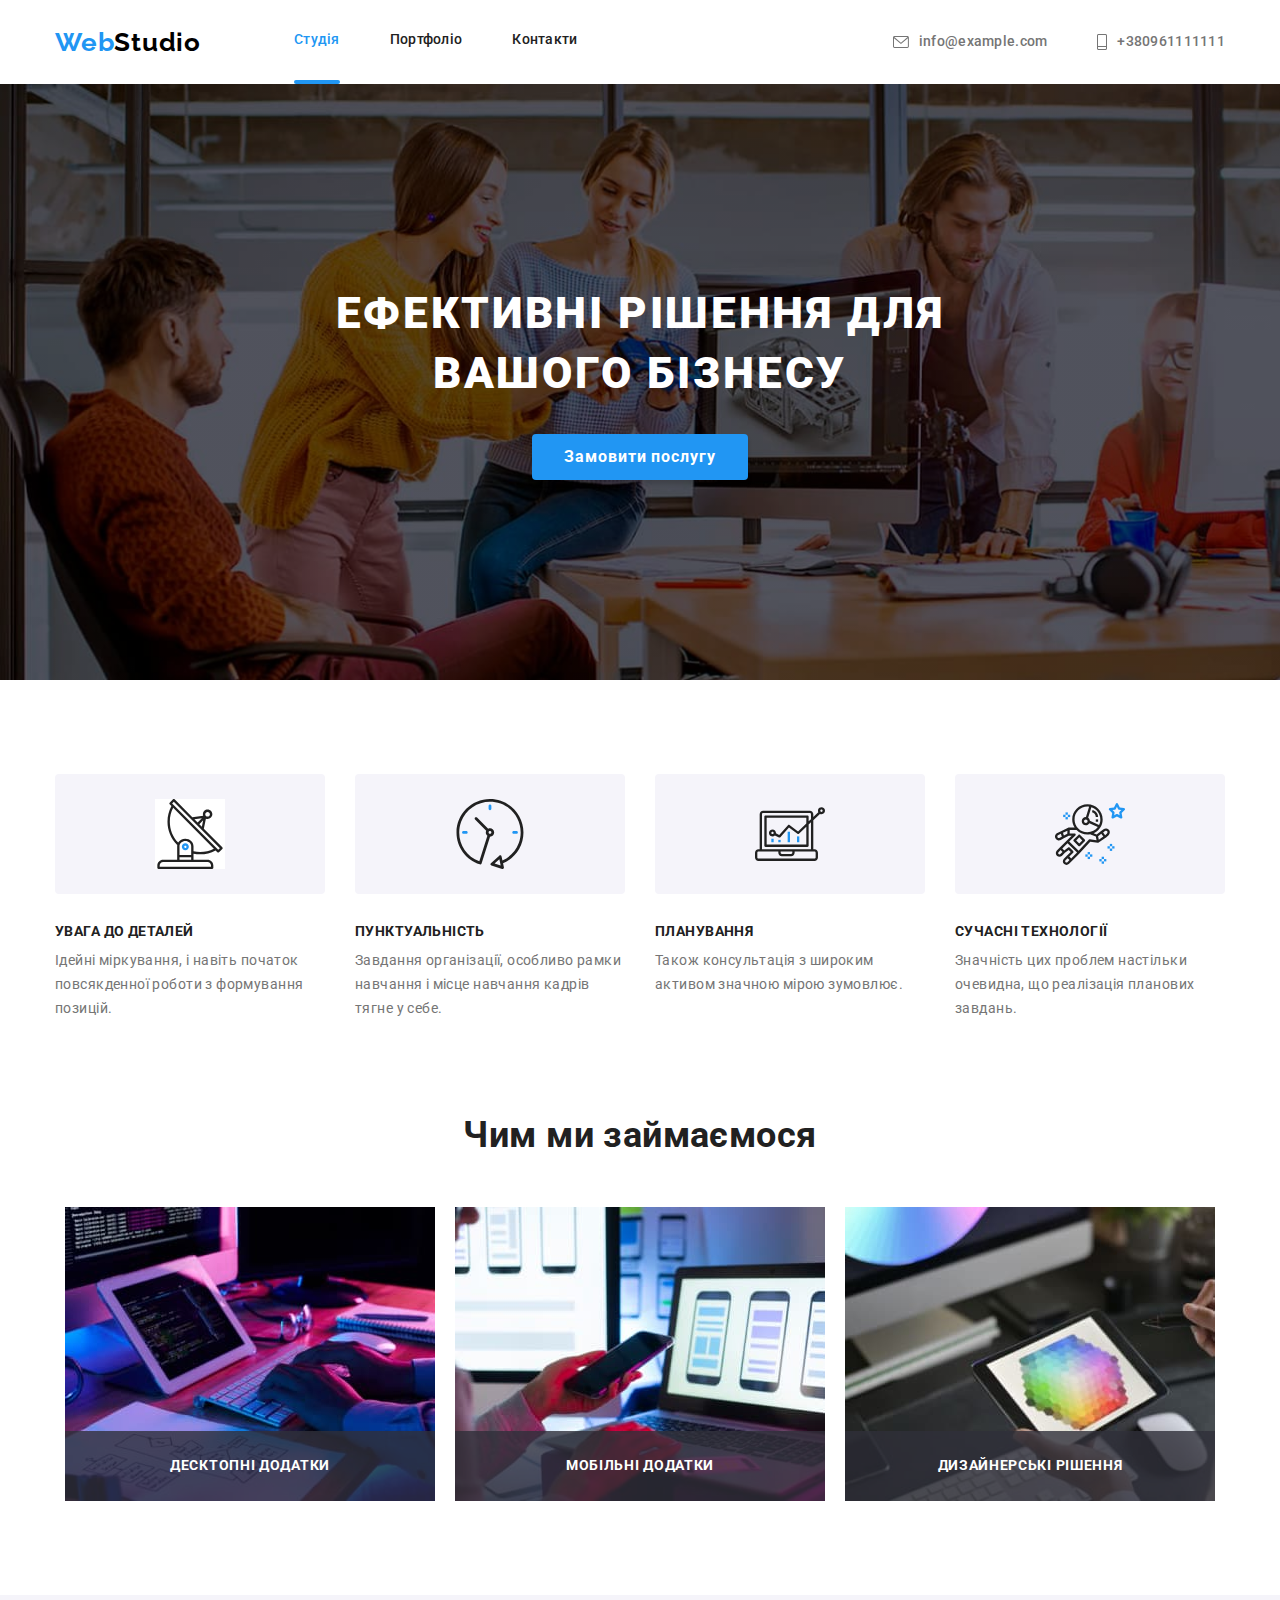
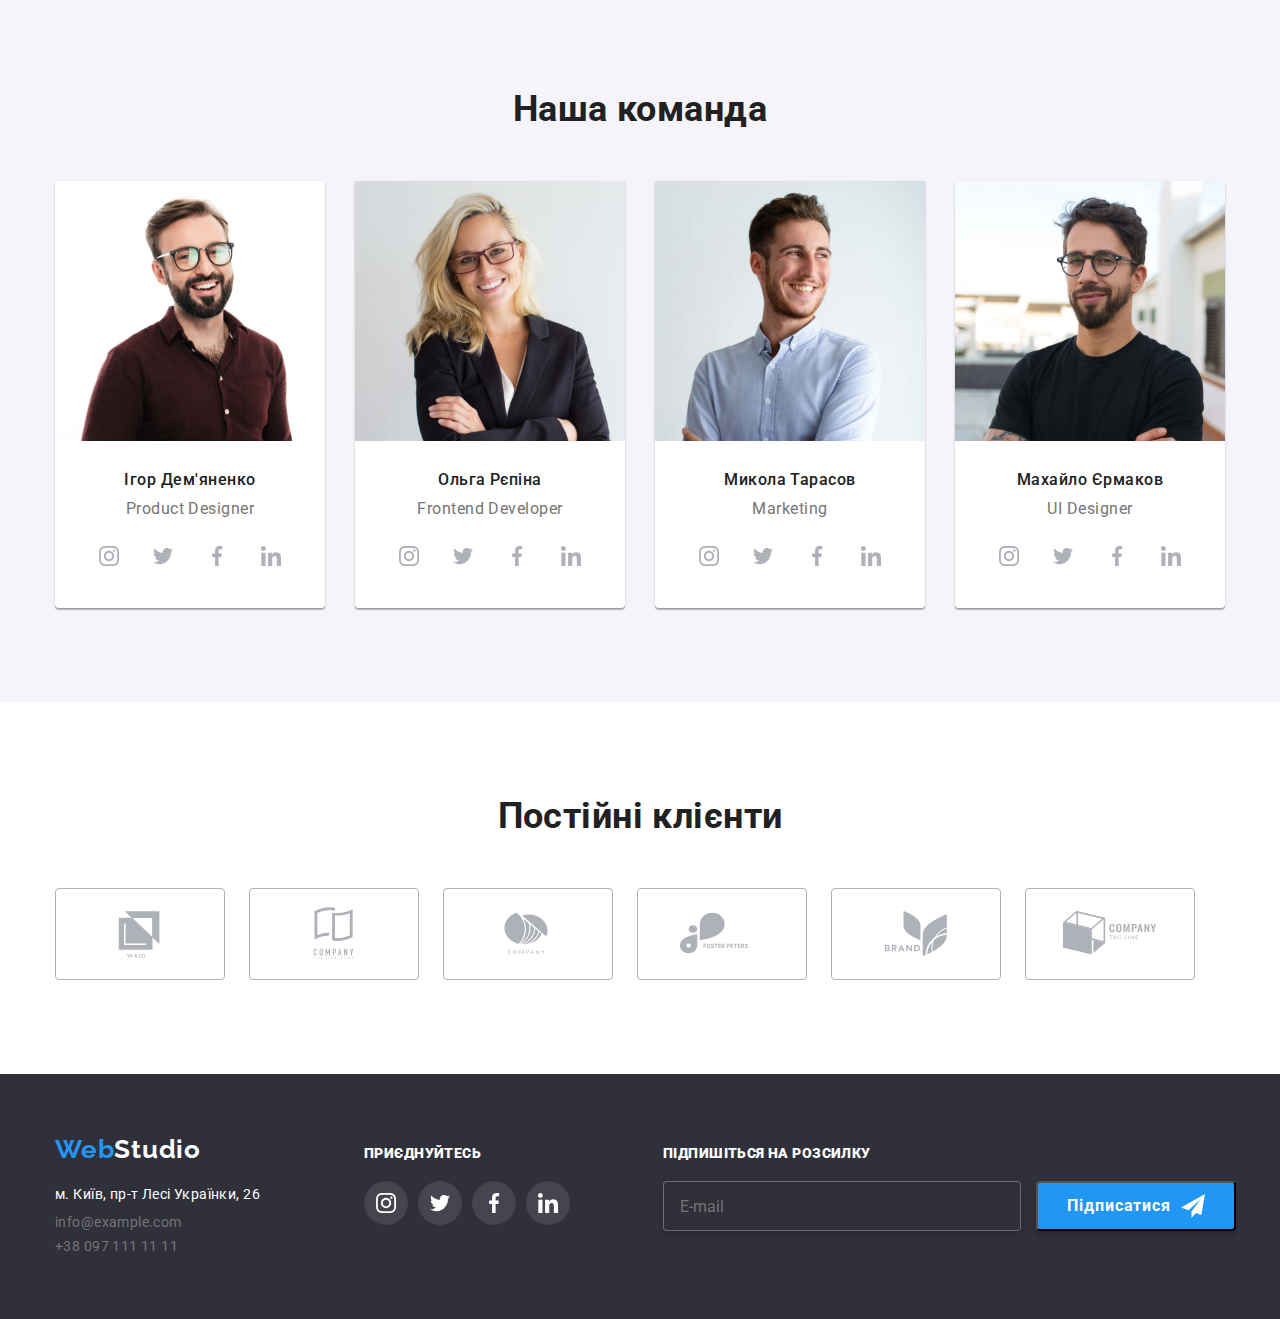
==== index.html @ e0f7c29e "HW06_06092022" ====
<!DOCTYPE html>
<html lang="uk">
<head>
    <meta charset="UTF-8">
    <meta http-equiv="X-UA-Compatible" content="IE=edge">
    <meta name="viewport" content="width=device-width, initial-scale=1.0">
    <title>Головна</title>
   
    <link rel="preconnect" href="https://fonts.googleapis.com">
    <link rel="preconnect" href="https://fonts.gstatic.com" crossorigin>
<link href="https://fonts.googleapis.com/css2?family=Raleway:wght@700&family=Roboto:wght@400;500;700;900&display=swap"
    rel="stylesheet">
    <link rel="stylesheet" href="https://cdnjs.cloudflare.com/ajax/libs/modern-normalize/1.1.0/modern-normalize.min.css">
    <link rel="stylesheet" href="./css/styles.css">
</head>

<body>

<!-- Оглавление -->

<header class="header">
    <div class="container header-container">
    <nav class="navigation">
        <a href="" class="webstudio"><span class="web">Web</span><span class="studio">Studio</span></a>
            <ul class="nav-list">
                <li class="nav-listitem"><a href="./index.html" class="href current">Студія</a></li>
                <li class="nav-listitem"><a href="./portfolio.html" class="href">Портфоліо</a></li>
         
                <li class="nav-listitem"><a href="/" class="href">Контакти</a></li>

            </ul>
    </nav>
    
    <ul class="nav-listcontacts">
            <li class="email">
               
            <a href="mailto:info@example.com" class="contacts" >
                <svg class="envelope contacts" width="16" height="12">
                    <use 
                    href="./images/sprite.svg#icon-envelope">
                </use>
                </svg>
                info@example.com</a>
    
            </li>
           
            <li class="tel">
                
            <a href="tel:0961111111" class="contacts" >
                <svg class="smartphone contacts" width="10" height="16">
                    <use 
                    href="./images/sprite.svg#icon-smartphone">
                </use>
                </svg >
                +380961111111
            </a>
            </li>
    </ul>
    </div>
    </header>

<main>

    <section class="solution">
        <div class="container">
        <h1 class="solution-text">Ефективні рішення для вашого бізнесу</h1>
        <button class="button-orderservice" type="button" data-modal-open>Замовити послугу</button>
    </div>
    </section>
    <!-- Advantages --> 
    <section class="section">
        <div class="container">
        <!-- <h2>Наши преимущества</h2> -->
        <ul class="advantages">
            <li class="advantage-items">
                <div class="advantage-items_pic">
                <svg class="pic" width="70" height="70">
                    <use href="./images/sprite.svg#icon-antenna">
                    </use>
                </svg>
                </div>
                <h3 class="advantage-header">Увага до деталей</h3>
                <p class="advantage-text">Ідейні міркування, і навіть початок повсякденної роботи з формування позицій.</p>
         
            </li>
            <li class="advantage-items">
                <div class="advantage-items_pic">
                <svg class="pic" width="70" height="70">
                    <use href="./images/sprite.svg#icon-clock">
                    </use>
                </svg>
                </div>
                <h3 class="advantage-header">Пунктуальність</h3>
                <p class="advantage-text">Завдання організації, особливо рамки навчання і місце навчання кадрів тягне у себе.</p>
            </li>
            <li class="advantage-items">
                <div class="advantage-items_pic">
                    <svg class="pic" width="70" height="70">
                    <use href="./images/sprite.svg#icon-computer">
                    </use>
                </svg>
                </div>
                <h3 class="advantage-header">Планування</h3>
                <p class="advantage-text">Також консультація з широким активом значною мірою зумовлює.</p>

            </li>
            <li class="advantage-items">
                <div class="advantage-items_pic">
                <svg class="pic" width="70" height="70">
                    <use href="./images/sprite.svg#icon-astronaut">
                    </use>
                </svg>
                </div>
                <h3 class="advantage-header">Сучасні технології</h3>
                <p class="advantage-text">Значність цих проблем настільки очевидна, що реалізація планових завдань.</p>
            </li>
        </ul>
        </div>
    </section>
    <!-- Чем мы занимаемся -->
    <section class="whatwedo section">
        <div class="container">
        <h2 class="header-h">Чим ми займаємося</h2>
        <ul class="pics">
            <li class="pic">
            <img src="./images/imgpic1.jpg" alt="комп'ютер" width="370" height="294"/>
            <p class="label">Десктопні додатки</p>
            </li>
            <li class="pic">
            <img src="./images/imgpic2.jpg" alt="мобільний телефон" width="370" height="294"/>
            <p class="label">Мобільні додатки</p>
            </li>
            <li class="pic">
            <img src="./images/imgpic3.jpg" alt="кольоропередача" width="370" height="294"/> 
            <p class="label">Дизайнерські рішення</p>
            </li>
        </ul>
    </div>
    </section>
    <!-- Наша команда   -->
    <section class="section-team section">
        <div class="container">
        <h2  class="header-h">Наша команда</h2>
        <ul class="team">
            <li class="team-card"> 
            <img src="./images/imgteam1.jpg" alt="Игорь Демьяненко" width="270"/>
            <div class="teamcontent-wrapper">
            <h3 class="manager">Ігор Дем'яненко</h3>
            <p class="position" lang="en">Product Designer</p>
            <ul class="social-list list">
                <li class="social-list-items">
                    <a class="social-list-link" href="">
                        <svg class="social-list-icon" width="20" height="20">
                            <use href="./images/sprite.svg#icon-insta"></use>
                        </svg>
                    </a>
                </li>
                <li class="social-list-items">
                    <a class="social-list-link" href="">
                        <svg class="social-list-icon" width="20" height="20">
                            <use href="./images/sprite.svg#icon-twitter"></use>
                        </svg>
                    </a>
                </li>
                <li class="social-list-items">
                    <a class="social-list-link" href="">
                        <svg class="social-list-icon" width="20" height="20">
                            <use href="./images/sprite.svg#icon-fb"></use>
                        </svg>
                    </a>
                </li>
                <li class="social-list-items">
                    <a class="social-list-link" href="">
                        <svg class="social-list-icon" width="20" height="20">
                            <use href="./images/sprite.svg#icon-ldn"></use>
                        </svg>
                    </a>
                </li>
            </ul>
            </div>
            </li>
            <li class="team-card">
            <img src="./images/imgteam2.jpg" alt="Ольга Репина" width="270"/>
            <div class="teamcontent-wrapper"> 
            <h3 class="manager">Ольга Рєпіна</h3>
            <p class="position" lang="en">Frontend Developer</p>
            <ul class="social-list list">
                <li class="social-list-items">
                    <a class="social-list-link" href="">
                        <svg class="social-list-icon" width="20" height="20">
                            <use href="./images/sprite.svg#icon-insta"></use>
                        </svg>
                    </a>
                </li>
                <li class="social-list-items">
                    <a class="social-list-link" href="">
                        <svg class="social-list-icon" width="20" height="20">
                            <use href="./images/sprite.svg#icon-twitter"></use>
                        </svg>
                    </a>
                </li>
                <li class="social-list-items">
                    <a class="social-list-link" href="">
                        <svg class="social-list-icon" width="20" height="20">
                            <use href="./images/sprite.svg#icon-fb"></use>
                        </svg>
                    </a>
                </li>
                <li class="social-list-items">
                    <a class="social-list-link" href="">
                        <svg class="social-list-icon" width="20" height="20">
                            <use href="./images/sprite.svg#icon-ldn"></use>
                        </svg>
                    </a>
                </li>
            </ul>
            </div>
            </li>
            <li class="team-card">
            <img src="./images/imgteam3.jpg" alt="Николай Тарасов" width="270"/>
            <div class="teamcontent-wrapper">
            <h3 class="manager">Микола Тарасов</h3>
            <p class="position" lang="en">Marketing</p>
            <ul class="social-list list">
                <li class="social-list-items">
                    <a class="social-list-link" href="">
                        <svg class="social-list-icon" width="20" height="20">
                            <use href="./images/sprite.svg#icon-insta"></use>
                        </svg>
                    </a>
                </li>
                <li class="social-list-items">
                    <a class="social-list-link" href="">
                        <svg class="social-list-icon" width="20" height="20">
                            <use href="./images/sprite.svg#icon-twitter"></use>
                        </svg>
                    </a>
                </li>
                <li class="social-list-items">
                    <a class="social-list-link" href="">
                        <svg class="social-list-icon" width="20" height="20">
                            <use href="./images/sprite.svg#icon-fb"></use>
                        </svg>
                    </a>
                </li>
                <li class="social-list-items">
                    <a class="social-list-link" href="">
                        <svg class="social-list-icon" width="20" height="20">
                            <use href="./images/sprite.svg#icon-ldn"></use>
                        </svg>
                    </a>
                </li>
            </ul>
            </div>
            </li>
            <li class="team-card">
            <img src="./images/imgteam4.jpg" alt="Михаил Ермаков" width="270"/>
            <div class="teamcontent-wrapper">
            <h3 class="manager">Махайло Єрмаков</h3>
            <p class="position" lang="en">UI Designer</p>
            <ul class="social-list list">
                <li class="social-list-items">
                    <a class="social-list-link" href="">
                        <svg class="social-list-icon" width="20" height="20">
                            <use href="./images/sprite.svg#icon-insta"></use>
                        </svg>
                    </a>
                </li>
                <li class="social-list-items">
                    <a class="social-list-link" href="">
                        <svg class="social-list-icon" width="20" height="20">
                            <use href="./images/sprite.svg#icon-twitter"></use>
                        </svg>
                    </a>
                </li>
                <li class="social-list-items">
                    <a class="social-list-link" href="">
                        <svg class="social-list-icon" width="20" height="20">
                            <use href="./images/sprite.svg#icon-fb"></use>
                        </svg>
                    </a>
                </li>
                <li class="social-list-items">
                    <a class="social-list-link" href="">
                        <svg class="social-list-icon" width="20" height="20">
                            <use href="./images/sprite.svg#icon-ldn"></use>
                        </svg>
                    </a>
                </li>
            </ul>
            </div>
            </li>
            </ul>
            </div>
            </section>

<!-- Постоянные клиенты   -->
<section class="section permanentclients">
    <div class="container section-clients">
        <h2 class="header-h">Постійні клієнти</h2>
        <ul class="clients">
            <li class="clients-items">
                <svg class="client-one" width="106" height="60" >
                    <use href="./images/sprite.svg#icon-Logoclient1"> 
                    </use>
                </svg>
              
            </li>
            <li class="clients-items">
                <svg class="client-two" width="106" height="60" >
                    <use href="./images/sprite.svg#icon-Logoclient2">
                    </use>
                </svg>
            
            </li>
            <li class="clients-items">
                <svg class="client-three" width="106" height="60" >
                    <use href="./images/sprite.svg#icon-Logoclient3">
                    </use>
                </svg>

            </li>
        <li class="clients-items">
            <svg class="client-four" width="106" height="60" >
                <use href="./images/sprite.svg#icon-Logoclient4">
                </use>
            </svg>

        </li>
        <li class="clients-items">
            <svg class="client-five" width="106" height="60" >
                <use href="./images/sprite.svg#icon-Logoclient5">
                </use>
            </svg>

        </li>
        <li class="clients-items">
            <svg class="client-six" width="106" height="60" >
                <use href="./images/sprite.svg#icon-Logoclient6">
                </use>
            </svg>

        </li>
        </ul>
    </div>
</section>

        </main>

        <!-- Контакты -->
        <footer class="footer">
       
            <div class="footer-container container"> 
                <div class="href-and-adress">
            <a href="" class="webstudio"><span class="web">Web</span><span class="studiofooter">Studio</span></a>
    
                <address>
                <ul class="nav-footer">
                <li class="address">м. Київ, пр-т Лесі Українки, 26</li>
                <li><a class="contacts-footer" href="mailto:info@example.com">info@example.com</a></li>
                <li><a class="contacts-footer" href="tel:+380961111111">+38 097 111 11 11</a></li>
                </ul>
                </address>
                </div>

                <div class="footer-sections">
                    
                <div class="section-join"> 
                <p class="header-join"><strong>Приєднуйтесь</strong></p>   
                    <ul class="social-list list">
                    <li class="social-list-items">
                        <a class="social-list-link" href="">
                            <svg class="social-list-icon" width="20" height="20">
                                <use href="./images/sprite.svg#icon-insta"></use>
                            </svg>
                        </a>
                    </li>
                    <li class="social-list-items">
                        <a class="social-list-link" href="">
                            <svg class="social-list-icon" width="20" height="20">
                                <use href="./images/sprite.svg#icon-twitter"></use>
                            </svg>
                        </a>
                    </li>
                    <li class="social-list-items">
                        <a class="social-list-link" href="">
                            <svg class="social-list-icon" width="20" height="20">
                                <use href="./images/sprite.svg#icon-fb"></use>
                            </svg>
                        </a>
                    </li>
                    <li class="social-list-items">
                        <a class="social-list-link" href="">
                            <svg class="social-list-icon" width="20" height="20">
                                <use href="./images/sprite.svg#icon-ldn"></use>
                            </svg>
                        </a>
                    </li>
                    </ul>
                    </div>
    
                    </div>

                <div class="section-subscription">
                <p class="header-join"> 
                    <strong>Підпишіться на розсилку</strong></p>
                    <div class="subscription-form-wrapper"> 
                    <form class="subscription-form" action="javascript:void(0)">
                        <label>
                            <input name="user-e-mail" class="subscription-form-input" type="email" 
                            placeholder="E-mail" required />
                            
                        </label>
                    </form>
                    <button class="button-subscribe">
                        <span class="button-subscribe-text">Підписатися</span>
                    <svg class="icon-sent" width="24" height="24">
                        <use
                            href="./images/sprite.svg#icon-sent">
                        </use>
                    </svg>
                    </button>

                    </div>

                    </div>
                     </div>
            </footer>
        
        <div class="backdrop is-hidden" data-modal>
            <div class="modal">
                <button type="button" class="modal-close-btn" data-modal-close>
                    <svg class="modal-close-icon" width="18" height="18">
                        <use href="./images/sprite.svg#close-icon">

                        </use>
                    </svg>
                </button>



    <p class="form-title">Залиште свої дані, ми вам зателефонуємо</p>

                <form class="contact-form">
                
                    <label class="contact-form-field">
                        <span class="field-name-style">Ім'я</span>
                        <span class="contact-input-form-wrapper">
                            <svg class="svg-icon" width="18" height="18">
                                <use href="./images/sprite.svg#icon-name">
                                </use>
                            </svg>
                            <input name="user-name" class="contact-form-input" 
                            type="text" required  />
                        </span>
                    </label>
                
                    <label class="contact-form-field">
                        <span class="field-name-style">Телефон</span>
                        <span class="contact-input-form-wrapper">
                            <svg class="svg-icon" width="18" height="18">
                                <use href="./images/sprite.svg#icon-tel">
                                </use>
                            </svg>
                            <input name="user-phone" class="contact-form-input" 
                            type="tel" required />
                        </span>
                    </label>
                
                    <label class="contact-form-field">
                        <span class="field-name-style">Пошта</span>
                        <span class="contact-input-form-wrapper">
                            <svg class="svg-icon" width="18" height="18">
                                <use href="./images/sprite.svg#icon-mail">
                                </use>
                            </svg>
                            <input name="user-e-mail" class="contact-form-input" 
                            type="email" required />
                        </span>
                    </label>
                
                    <label class="contact-form-field">
                        <span class="field-name-style">Коментар</span>
                        <span class="contact-input-form-wrapper">
                            <textarea name="user-message" 
                            class="contact-form-message" placeholder="Введіть текст"></textarea>
                        </span>
                    </label>
                
                    <span class="contact-form-checkbox-wrapper">
                        <input name="checkbox-policy" 
                        type="checkbox" 
                        class="contact-form-checkbox visually-hidden" 
                        id="policy-checkbox" 
                        required>
                        <label for="policy-checkbox" class="contact-form-checkbox-label">
                            Погоджуюсь з розсилкою та приймаю &nbsp; <a href="" class="policy-details"> Умови договору</a>
                        </label>
                    </span>
                    <button type="submit" class="contact-form-submit-btn">
                        <span class="contact-form-submit-btn-text">Відправити</span></button>
                
                </form>

            </div>
            </div>
        <script src="./modal.js"></script>
</body>

</html>
---- css/styles.css ----
a { text-decoration: none;}
ul {list-style: none;}
li {list-style: none;}
:root {
    --weblogo-color: #2196F3;
    --text-color: #000000;
    --background:#FFFFFF;
    --portcontacts-color: #212121;
    --tel-color:  #757575;
    --sectionbackgroung: #F5F4FA;
    --solutionbackground-color: #2F303A;
    --iconbackground: F5F4FA;
    --iconcolor: #AFB1B8;
    --border-color: #ECECEC;
}
body {
font-family: Roboto, sans-serif;
font-size: 14px;
letter-spacing: 0.03em;
color: var(--text-color);
background: var(--background);
}

h1,
h2,
h3,
p {
margin-top: 0;
margin-bottom: 0;
}

ul {
margin-top: 0;
margin-bottom: 0;
padding-left: 0;
}

img {
display: block;
}

/* Вся секция - Шапка: */
.container {
width: 1200px;
padding-left: 15px;
padding-right: 15px;
margin-left: auto;
margin-right: auto;
}
.section {
padding-top: 94px;
padding-bottom: 94px;
}

.header-container {
    display: flex;
    font-weight: 500;
    letter-spacing: 0.02em;
    line-height: 1.14;
}

.portfolio {
    border-bottom: 1px solid var(--border-color);
}

.navigation {
    display: flex;
    align-items: center;
}

.nav-list {
    padding-top: 32px;
    display: flex;
    gap: 50px;
}

.nav-listitem {
    display: flex;
    justify-content: center;
}
.nav-listcontacts {
    display: flex;
    align-items: center;
    margin-left: auto;
}

.href:focus,
.href:hover {
    color: var(--weblogo-color);
    transition: fill 250ms cubic-bezier(0.4, 0, 0.2, 1);
}

.href {
    color: var(--portcontacts-color);

}

.current::after {
    display: block;
    height: 4px;
    background-color: #2196F3;
    content: '';
    border-radius: 2px;
    margin-top: 32px;
}


/*Шапка- лого */
.webstudio {
    margin-right: 93px;
    font-family: Raleway;
    font-weight: 700;
    font-size: 26px;
    line-height: 1.19;
    letter-spacing: 00.03em;
}

.web {
    color: var(--weblogo-color)
}

.studio {
    color: var(--text-color);
}

.studio>footer {
    color: var(--text-color);
}

.envelope,
.smartphone {
    margin-right: 10px;
    fill: var(--tel-color);
}

.contacts:hover,
.contacts:focus {
    color: var(--weblogo-color);
    transition: fill 250ms cubic-bezier(0.4, 0, 0.2, 1);
}

.contacts:hover .envelope,
.contacts:focus .envelope {
    fill: var(--weblogo-color);
    transition: fill 250ms cubic-bezier(0.4, 0, 0.2, 1);
}

.contacts:hover .smartphone,
.contacts:focus .smartphone {
    fill: var(--weblogo-color);
    transition: fill 250ms cubic-bezier(0.4, 0, 0.2, 1);
}

.email {
    margin-left: auto;
    margin-right: 50px;
}

.contacts {
    display: flex;
    align-items: center;
    font-weight: 500;
    color: var(--tel-color);
    letter-spacing: 0.02em;
    line-height: 1.14;
}

.email,
.tel {
    display: flex;
    align-items: center;
}

/* Overlay styles */
.overlay {
    max-width: 1600px;
    height: 480px;
    margin-left: auto;
    margin-right: auto;
    background-image: linear-gradient(
    to right, 
    rgba(47, 48, 58, 0.4),
    rgba(47, 48, 58, 0.4)
    ),
    url(../images/Imgpic-hero.jpg);
    background-repeat: no-repeat;
    background-size: cover;
    background-position: center;
    background-color: var(--solutionbackground-color);
}

/* Блок эффективные решения - заказать услугу */

.solution {
    background-image: linear-gradient( 
    rgba(0, 0, 0, 0.4),
    rgba(0, 0, 0, 0.4)), url(../images/Imgpic-hero.jpg);
    background-color: var(--solutionbackground-color);
    max-width: 1600px;
    padding-top: 200px;
    padding-bottom: 200px;
    text-align: center;
    background-size: cover;
    margin: 0 auto;
}

.solution-text {
    width: 696px;
    margin:auto;
    margin-bottom: 30px;
    font-size: 44px;
    font-weight: 900;
    line-height: 1.36;
    text-align: center;
    letter-spacing: 0.06em;
    text-transform: uppercase;
    color: var(--background); }

/* Кнопка "Заказать услугу" */

button { 
cursor: pointer;
}

.button-orderservice {
    min-width: 200px;
    font-size: 16px;
    background: var(--weblogo-color);
    color: var(--background);
    padding: 10px 32px;
    border: none;
    border-radius: 4px;
    letter-spacing: 0.06em;
    font-weight: 700;
    line-height: 1.62;
    box-shadow: 0px 4px 4px rgba(0, 0, 0, 0.15);

}

/* Наши преимущества стили */
.advantages {
display: flex;
align-items: flex-start;
}

.advantage-items:not(:last-child) {
margin-right: 30px;
}
.advantage-items {
flex-basis: calc((100%-4*30px)/4);
}
.advantage-items_pic {
    display: flex;
    justify-content: center;
    align-items: center;
    background-color: #F5F4FA;
    height: 120px;
    width: 270px;
    margin-bottom: 30px;
    background-size: cover;
    flex-grow: 1;
    border-radius: 4px;}

.pic {
    position: relative;
    margin-left: auto;
    margin-right: auto;
    transition: fill 250ms cubic-bezier(0.4, 0, 0.2, 1);}

.pic:hover {
    fill: var(--weblogo-color);
    transition: fill 250ms cubic-bezier(0.4, 0, 0.2, 1);
}
.label {
    position: absolute;
    margin: 0px;
    bottom: 0px;
    left: 0px;
    right: 0px;
    padding-top: 27px;
    padding-bottom: 27px;
    background-color: rgba(47, 48, 58, 0.8);
    font-weight: 700;
    font-size: 14px;
    line-height: 1.14;
    text-align: center;
    letter-spacing: 0.05em;
    text-transform: uppercase;
    color: var(--background);
}
.advantage-header {
    margin-bottom: 10px;
    line-height: 1.14;
    font-size: 14px;
    text-transform: uppercase;
    color: var(--portcontacts-color);
    background-position: center;
    background-color: var(--iconbackground);
    border-radius: 4px;
}

.advantage-text {
    line-height: 1.71;
    color: var(--tel-color);
} 
.whatwedo {
    padding-top: 0px;
}
.pics {
    display: flex;
    align-items: center;
    justify-content: space-between;
}
/* Наша команда - стили */ 
.section-team {
    background: var(--sectionbackgroung);
}

.header-h {
    margin-bottom: 50px;
    font-size: 36px;
    line-height: 1.16;
    text-align: center;
    color: var(--portcontacts-color);
}

.team {
    display: flex;
    flex-wrap: wrap;
/* margin-left: -30px; */
}

.team-card {
    background-color: var(--background);
    box-shadow: 0px 1px 3px rgba(0, 0, 0, 0.12), 0px 1px 1px rgba(0, 0, 0, 0.14), 0px 2px 1px rgba(0, 0, 0, 0.2);
    border-radius: 0px 0px 4px 4px;
}
.team-card:not(:nth-child(4n)) {
    margin-right: 30px;
/* flex-basis: calc((100%-4*30px)/4); */
}
/* Стиль секции с тенью */

.teamcontent-wrapper {
    padding: 30px 32px;
    text-align: center;
    flex-basis: calc((100%-120px)/4);
}
.manager {
    margin-bottom: 10px;
    color: var(--portcontacts-color);
    font-size: 16px;
    font-weight: 500;
    line-height: 1.18;
    letter-spacing: 0.03em;
}

.position {
    color: var(--tel-color);
    font-size: 16px;
    line-height: 1.17;
    letter-spacing: 0.03em;
    margin-bottom: 16px;
}
/* Секция - Постоянные клиенты */
.social-list {
    display: flex;
    width: 206px;
    margin: auto;
    justify-content: space-between;
   
}
.social-list-link {
    display: flex;
    align-items: center;
    justify-content: center;
    width: 44px;
    height: 44px;
    border-radius: 50%;
    background-color: rgba(255, 255, 255, 0.1);
    fill: var(--iconcolor);
    transition: background-color 250ms cubic-bezier(0.4, 0, 0.2, 1);}

.section-join .social-list-link {
fill: var(--background);
}
.social-list-icon {
    transition: fill 250ms cubic-bezier(0.4, 0, 0.2, 1); 
}


.social-list-link:hover .social-list-icon,
.social-list-link:focus .social-list-icon {
    fill: var(--background); 
    transition: fill 250ms cubic-bezier(0.4, 0, 0.2, 1);   }
    
.social-list-link:hover,
.social-list-link:focus {
    background-color: var(--weblogo-color);
    transition: fill 250ms cubic-bezier(0.4, 0, 0.2, 1);
}

.clients {
    display: flex;
    flex-wrap: wrap;}

.clients-items {
    display: flex;
    align-items: center;
    justify-content: center;
    height: 92px;
    width: 170px;
    border: 1px solid #AFB1B8;
    border-radius: 4px;
    margin-right: 24px;
    fill:  #AFB1B8;
    transition: 
    fill 250ms cubic-bezier(0.4, 0, 0.2, 1),
    border 250ms cubic-bezier(0.4, 0, 0.2, 1);}

.clients-items:not(:nth-child(6n)){
    margin-right: 24px;
}
.clients-items:hover {
    fill: var(--weblogo-color);
    border: 1px solid var(--weblogo-color);
    transition: fill 250ms cubic-bezier(0.4, 0, 0.2, 1);
}

/*Футер-Вебстудия */
.footer {
    padding-top: 60px;
    padding-bottom: 60px;
    line-height: 1.71;
    background: var(--solutionbackground-color);
}


.studiofooter {
    color: var(--background);
}

.nav-footer {
    margin-top: 20px;
 }
/* Футер- Адрес */
address {
    font-style: normal;
}

    .address  {
        color: #FFFFFF;
        font-weight: 400;
        font-size: 14px;
        line-height: 1.17;
        letter-spacing: 0.03em;
        margin-bottom: 9px;
        }
    
    /* .contacts-footer:not(:last-child) {
        margin-bottom: 9px;
        } */
    
    .contacts-footer{
        font-weight: 400;
        font-size: 14px;
        line-height: 1.17;
        letter-spacing: 0.03em;
        color: var(--tel-color);
        margin-bottom: 9px;
       }
    
    .contacts-footer:hover {
        color: var(--weblogo-color);
        transition: fill 250ms cubic-bezier(0.4, 0, 0.2, 1);
    }
    
    /* Стили для потрфолио */
    
    .button-other:hover, .button-other:focus {
        background: var(--weblogo-color);
        color: var(--sectionbackgroung);
        box-shadow: 
        0px 3px 1px rgba(0, 0, 0, 0.1), 
        0px 1px 2px rgba(0, 0, 0, 0.08), 
        0px 2px 2px rgba(0, 0, 0, 0.12);
        transition: fill 250ms cubic-bezier(0.4, 0, 0.2, 1);
    }
    
    .button-other {
        font-size: 16px solid;
        font-weight: 500;
        line-height: 1.63;
        text-align: center;
        letter-spacing: 0.03em;
        color: var(--portcontacts-color);
        background: var(--sectionbackgroung);
        border-radius: 4px;
        border: none;
        padding: 6px 22px;}
    
    .buttons:not(:last-child) {
        margin-right: 8px;}
    .current {
        color: var(--weblogo-color);}
    
    .button-types {
        display: flex;
        align-items: flex-start;
        margin-top: 94px;
        margin-left: -8px;
        justify-content: center;
        margin-bottom: 50px;}
    
    .work-name {
        font-size: 18px;
        color: var(--portcontacts-color);
        letter-spacing: 0.06em;
        line-height: 2;
        margin-bottom: 4px;}
    
    .work-type {
        font-style: Regular;
        font-size: 16px;
        font-weight: 400;
        letter-spacing: 0.03em;
        line-height: 1.87;
        color: var(--tel-color);}
    
    .work-examples {
        display: flex;
        flex-wrap: wrap;
    }
    .work-items:not(:nth-child(3n)) {
        margin-right: 30px;
    }
    .work-items {
        margin-bottom: 30px;
    }
    .work-items:hover {
        box-shadow: 4px 4px 2px 1px #EEEEEE;
        transition: fill 250ms cubic-bezier(0.4, 0, 0.2, 1);
    }
    .workitems-wrapper {
        padding: 20px 24px;
        border-left: 1px solid #EEEEEE;
        border-right: 1px solid #EEEEEE;
        border-bottom: 1px solid #EEEEEE;
        }
    
    .footer-container {
        display: flex;
        align-items: baseline;
    }

    .footer-sections {
    display: flex;
    }
    .section-join {
        display: block;
        margin-left: 70px;
    }

    .section-subscription {
        display: block;
        margin-left: 93px;
    }

.subscription-form-wrapper {
    position: relative;
    display: flex;
    align-items: center;
    justify-content: center;
}
   .subscription-form {
    margin-right: 15px;
   }
.subscription-form-input {
    background-color: #2F303A;
    border: 1px solid rgba(255, 255, 255, 0.3);
    filter: drop-shadow(0px 4px 4px rgba(0, 0, 0, 0.15));
    border-radius: 4px;
    width: 358px;
    height: 50px;
    border-color: rgba(255, 255, 255, 0.3);
    color: #FFFFFF;
    padding-left: 16px;
    padding-top: 15px;
    padding-bottom: 15px;
    font-weight: 400;
    font-size: 16px;
    line-height: 1.25;
}

.button-subscribe {
    display: flex;
    justify-content: center;
    align-items: center;
    width: 200px;
    height: 50px;
    background: #2196F3;
    box-shadow: 0px 4px 4px rgba(0, 0, 0, 0.15);
    border-radius: 4px;
}
.button-subscribe-text {
    margin-right: 10px;
    font-weight: 700;
    font-size: 16px;
    line-height: 1.875;
    align-items: center;
    text-align: center;
    letter-spacing: 0.06em;
    color: #FFFFFF;
}

.header-join {
    font-family: 'Roboto';
    font-style: normal;
    font-weight: 700;
    font-size: 14px;
    line-height: 16px;
    letter-spacing: 0.03em;
    text-transform: uppercase;
    color: var(--background);
    margin-bottom: 20px;
}

.social-list-link:not(:last-child) {
    margin-right: 10px;
}

.work-items-wrapper {
    display: block;
    border: 1px rgba(238, 238, 238, 1);
}
    
.work-items-wrapper:hover,
.work-items-wrapper:focus {
    box-shadow: 0px 1px 1px rgba (0, 0, 0.12),
    0px 4px 4px rgba(0, 0, 0.06),
    1px 4px 6px rgba (0, 0, 0.16);
    transition: fill 250ms cubic-bezier(0.4, 0, 0.2, 1);
    }
        
.header-portfolio {
    margin-bottom: 94px;
    border: 1px solid #ECECEC;;
}
.section-portfolio {
    padding-top: 0px;
}

.backdrop {
    position: fixed;
    top: 0px;
    left: 0px;
    width: 100vw;
    height: 100vh;
    background-color: rgba(0, 0, 0, 0.2);
    transition: opacity 250ms linear, visibility 250ms linear;
}
.backdrop.is-hidden {
    opacity: 0;
    visibility: hidden;
    pointer-events: none;
}
.modal {
    position: absolute;
    top: 50%;
    left: 50%;
    transform: translate(-50%, -50%);
    width: 528px;
    /* height: 580px; */
    background-color: #FFFFFF;
    padding: 40px;
}
.modal-close-btn {
    position: absolute;
    display: flex;
    justify-content: center;
    align-items: center;
    top: 8px;
    right: 8px;
    width: 30px;
    height: 30px;
    border-radius: 50%;
    background: #FFFFFF;
    border: 1px solid rgba(0, 0, 0, 0.1);
    background-color: transparent;
    padding: 0;
    cursor: pointer;
}

.blue-icon-overlay {
    position: relative;
    overflow: hidden;
}

.work-items-wrapper:hover .blue-icon-text {
    transform: translateY(0);
    transition: transform 250ms cubic-bezier(0.4, 0, 0.2, 1);
}

.blue-icon-text {
    display: flex;
    justify-content: center;
    align-items: center;
    width: 100%;
    height: 100%;
    padding-right: 24px;
    padding-left: 24px;
    position: absolute;
    transform: translateY(100%);
    font-weight: 400;
    font-size: 18px;
    line-height: 1.56;
    background-color: rgba(33, 150, 243, 0.9);
    color: var(--background);
}
.contact-form-field {
    display: block;
}

.form-title {
    font-weight: 700;
    height: 23px;
    font-size: 20px;
    line-height: 23px;
    text-align: center;
    letter-spacing: 0.03em;
    color: #212121;
    margin-bottom: 12px;
}

.contact-form-input {
    height: 40px;
    width: 100%;
    border: 1px solid rgba(33, 33, 33, 0.2);
    border-radius: 4px;
    padding-left: 42px;
    fill: var(--weblogo-color);
 
}

.contact-form-input:hover,
.contact-form-message:hover {
    outline: none;
    border-color: var(--weblogo-color);
    transition: fill 250ms linear;
}

.contact-form-input:focus,
.contact-form-message:focus {
    outline: none;
    border-color: var(--weblogo-color);
}
.contact-form-input:focus + .svg-icon {
    fill: var(--weblogo-color);
    background-color: #2196F3;
    transition: fill 250ms linear;
}

.field-name-style {
    font-weight: 400;
    font-size: 12px;
    line-height: 1.17;
    letter-spacing: 0.01em;
    color: #757575;
}

.contact-input-form-wrapper {
    position: relative;
    display: block;
    margin-top: 4px;
    margin-bottom: 10px;
}

.contact-form-submit-btn {
    display: flex;
    align-items: center;
    text-align: center;
    background: #2196F3;
    border: none;
    box-shadow: 0px 4px 4px rgba(0, 0, 0, 0.15);
    border-radius: 4px;
    margin-top: 30px;
    margin-left: 124px;
}

.contact-form-submit-btn-text {
    font-weight: 700;
    font-size: 16px;
    line-height: 1.88;
    letter-spacing: 0.06em;
    color: #FFFFFF;
    padding: 10px 52px;
}

.contact-form-message {
    height: 120px;
    width: 100%;
    padding: 12px 16px;
    border: 1px solid rgba(33, 33, 33, 0.2);
    border-radius: 4px;
    resize: none;
    color:#000000;
}
.contact-form-message::placeholder {
    color: rgba(33, 33, 33, 0.2)
}

.svg-icon {
    position: absolute;
    top: 50%;
    left: 12px;
    transform: translateY(-50%);
    right: 15px;
    transition: fill 250ms linear;
}

.contact-form-checkbox-wrapper {
    margin-top: 20px;
    font-weight: 400;
    font-size: 14px;
    line-height: 1.71;
    letter-spacing: 0.03em;
    color: #757575;
}

.contact-form-checkbox {
    width: 16px;
    height: 15px;
    border-radius: 4px;
}

.contact-form-checkbox:checked + .contact-form-checkbox-label::before {
    background-image: url(../images/icon_tik.svg);
    background-repeat: no-repeat;
    background-size: contain;
    background-position: 3px 4px;
}

.contact-form-checkbox:focus +.contact-form-checkbox-label::before {
    outline: 1px solid var(--weblogo-color);
}
.contact-form-checkbox-label {
    display: flex;
    align-items: center;
}

.contact-form-checkbox-label::before {
    display: inline-block;
    content: '';
    width: 18px;
    height: 18px;
    background: rgba(33, 150, 243, 1);
    border-radius: 2px;
    cursor: pointer;
    margin-left: 15px;
    margin-right: 7px;

}
.policy-details {
    text-decoration: underline;
    color: rgba(33, 150, 243, 1);
}

.visually-hidden {
    position: absolute;
    width: 1px;
    height: 1px;
    margin: -1px;
    border: 0;
    padding: 0;
    white-space: nowrap;
    clip-path: inset(100%);
    clip: rect(0 0 0 0);
    overflow: hidden;
}
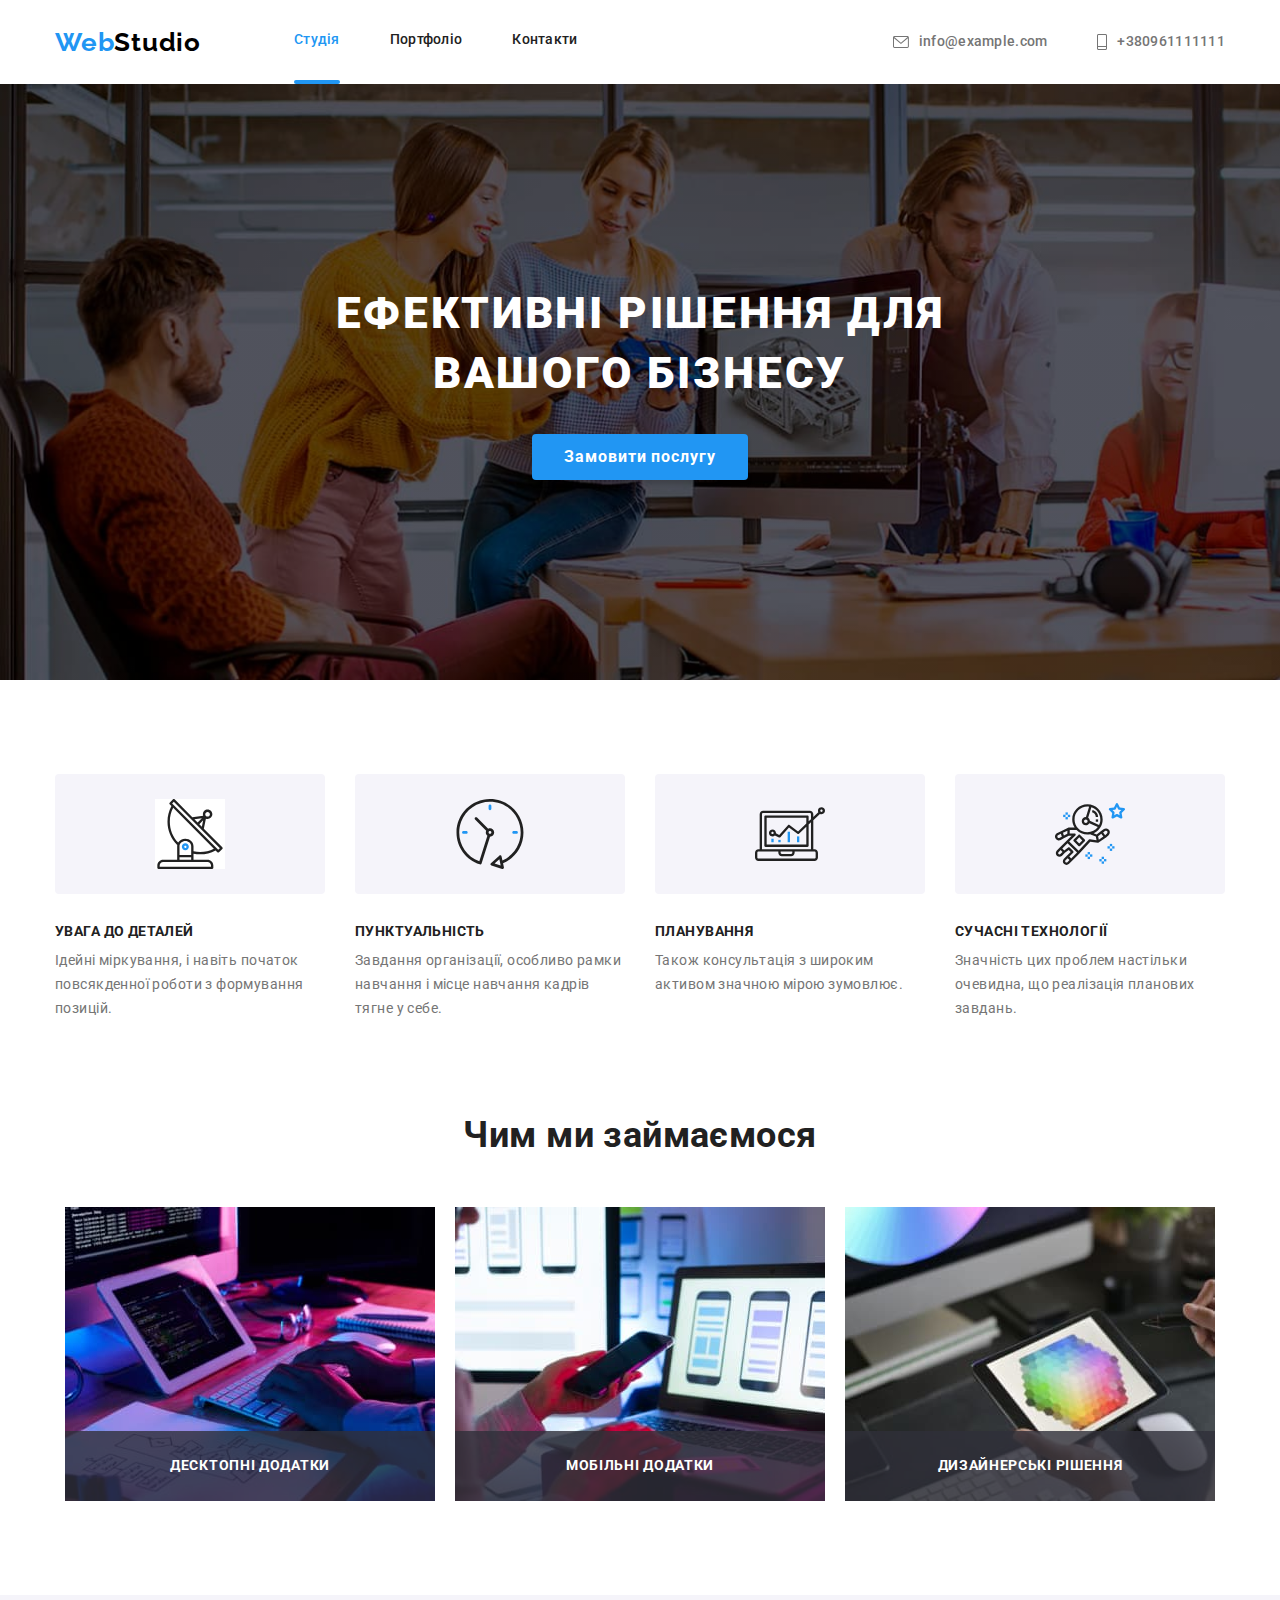
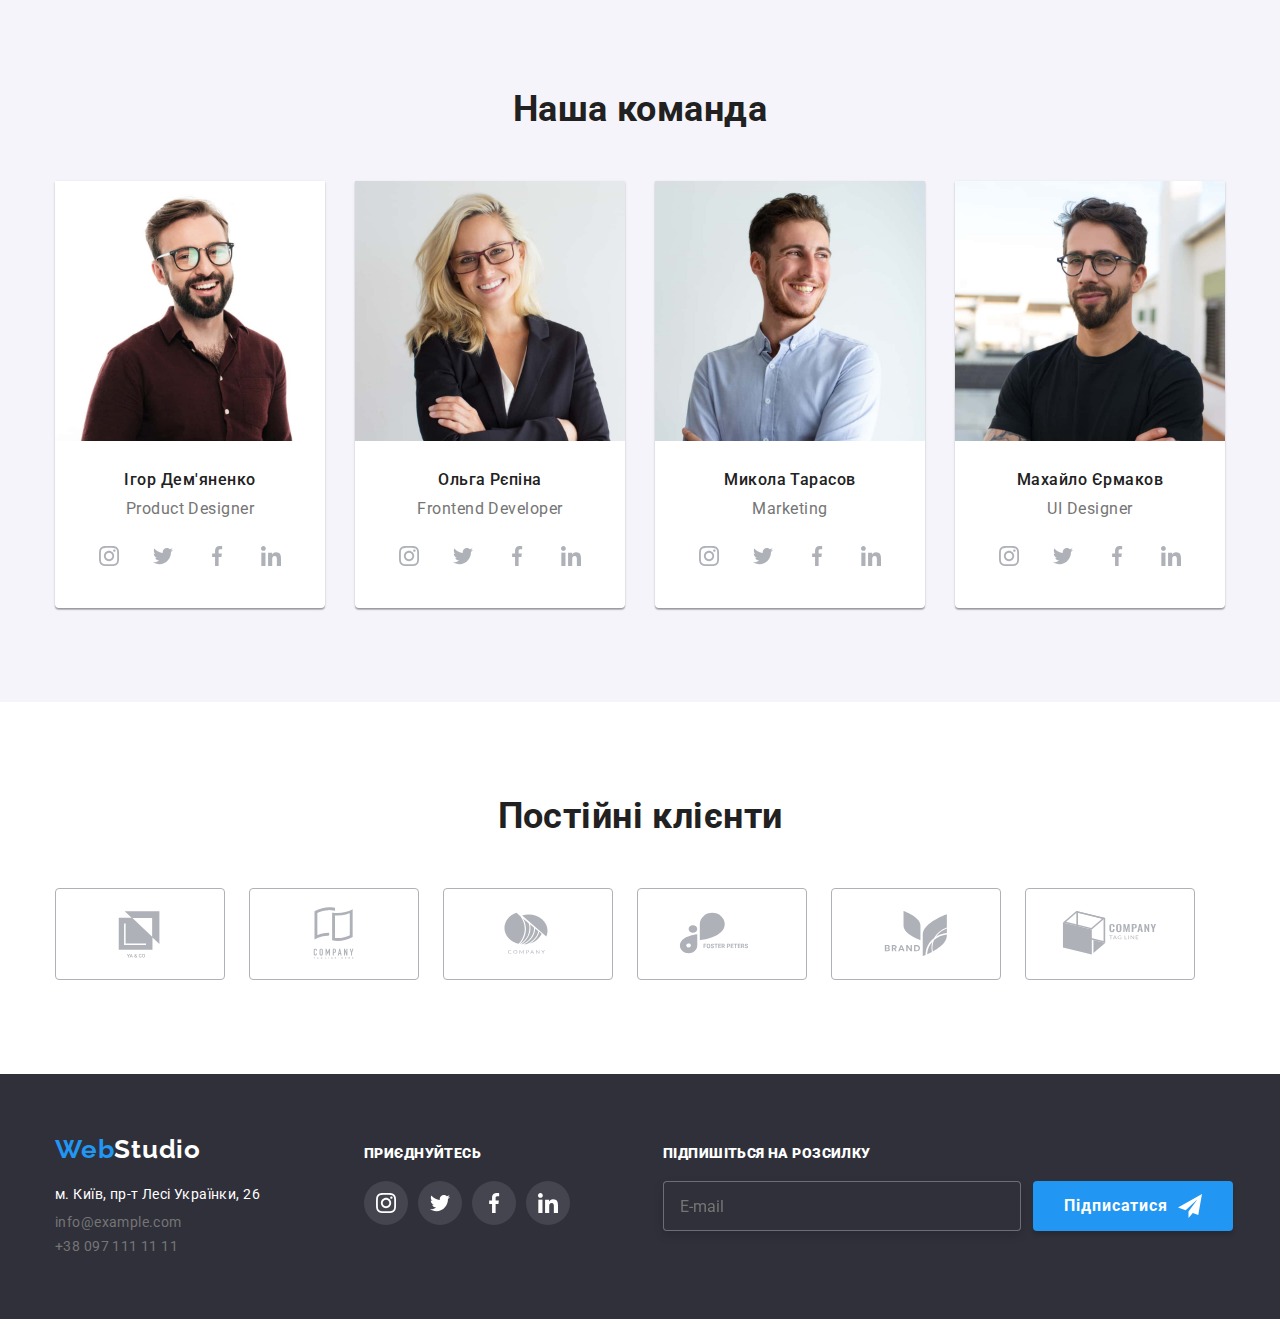
==== commit 15931891: "HW06_13092022" ====
--- a/index.html
+++ b/index.html
@@ -405,23 +405,26 @@
                 <p class="header-join"> 
                     <strong>Підпишіться на розсилку</strong></p>
                     <div class="subscription-form-wrapper"> 
-                    <form class="subscription-form" action="javascript:void(0)">
+                <form class="subscription-form" action="javascript:void(0)">
                         <label>
                             <input name="user-e-mail" class="subscription-form-input" type="email" 
                             placeholder="E-mail" required />
                             
                         </label>
-                    </form>
-                    <button class="button-subscribe">
-                        <span class="button-subscribe-text">Підписатися</span>
+
+                <button class="button-subscribe">
+                     
+                    <span class="button-subscribe-text">Підписатися</span>
                     <svg class="icon-sent" width="24" height="24">
-                        <use
-                            href="./images/sprite.svg#icon-sent">
+                        <use href="./images/sprite.svg#icon-sent">
                         </use>
                     </svg>
-                    </button>
-
-                    </div>
+
+                </button>
+
+                </form>
+                   
+                </div>
 
                     </div>
                      </div>
@@ -446,36 +449,36 @@
                     <label class="contact-form-field">
                         <span class="field-name-style">Ім'я</span>
                         <span class="contact-input-form-wrapper">
-                            <svg class="svg-icon" width="18" height="18">
+                            <input name="user-name" class="contact-form-input" type="text" required />
+                            <svg class="svg-icon" width="12" height="12">
                                 <use href="./images/sprite.svg#icon-name">
                                 </use>
                             </svg>
-                            <input name="user-name" class="contact-form-input" 
-                            type="text" required  />
+
                         </span>
                     </label>
                 
                     <label class="contact-form-field">
                         <span class="field-name-style">Телефон</span>
                         <span class="contact-input-form-wrapper">
-                            <svg class="svg-icon" width="18" height="18">
+                            <input name="user-phone" class="contact-form-input" type="tel" required />
+                            <svg class="svg-icon" width="13" height="13">
                                 <use href="./images/sprite.svg#icon-tel">
                                 </use>
                             </svg>
-                            <input name="user-phone" class="contact-form-input" 
-                            type="tel" required />
+                            
                         </span>
                     </label>
                 
                     <label class="contact-form-field">
                         <span class="field-name-style">Пошта</span>
                         <span class="contact-input-form-wrapper">
-                            <svg class="svg-icon" width="18" height="18">
+                            <input name="user-e-mail" class="contact-form-input" type="email" required />
+                            <svg class="svg-icon" width="15" height="12">
                                 <use href="./images/sprite.svg#icon-mail">
                                 </use>
                             </svg>
-                            <input name="user-e-mail" class="contact-form-input" 
-                            type="email" required />
+                           
                         </span>
                     </label>
                 
--- a/css/styles.css
+++ b/css/styles.css
@@ -534,7 +534,7 @@
     .work-items:not(:nth-child(3n)) {
         margin-right: 30px;
     }
-    .work-items {
+    .work-items:nth-child(-n + 6) {
         margin-bottom: 30px;
     }
     .work-items:hover {
@@ -562,19 +562,15 @@
     }
 
     .section-subscription {
-        display: block;
         margin-left: 93px;
     }
 
-.subscription-form-wrapper {
-    position: relative;
+.subscription-form {
     display: flex;
     align-items: center;
     justify-content: center;
 }
-   .subscription-form {
-    margin-right: 15px;
-   }
+
 .subscription-form-input {
     background-color: #2F303A;
     border: 1px solid rgba(255, 255, 255, 0.3);
@@ -593,14 +589,19 @@
 }
 
 .button-subscribe {
-    display: flex;
-    justify-content: center;
-    align-items: center;
+    margin-left: 12px;
     width: 200px;
     height: 50px;
     background: #2196F3;
     box-shadow: 0px 4px 4px rgba(0, 0, 0, 0.15);
     border-radius: 4px;
+    border: none;
+}
+
+.button-subscribe {
+    display: flex;
+    align-items: center;
+    justify-content: center;
 }
 .button-subscribe-text {
     margin-right: 10px;
@@ -625,6 +626,7 @@
     margin-bottom: 20px;
 }
 
+
 .social-list-link:not(:last-child) {
     margin-right: 10px;
 }
@@ -691,6 +693,10 @@
     cursor: pointer;
 }
 
+.modal-close-btn:hover {
+    fill: var(--weblogo-color);
+    transition: fill 250ms linear;
+}
 .blue-icon-overlay {
     position: relative;
     overflow: hidden;
@@ -717,9 +723,6 @@
     background-color: rgba(33, 150, 243, 0.9);
     color: var(--background);
 }
-.contact-form-field {
-    display: block;
-}
 
 .form-title {
     font-weight: 700;
@@ -738,12 +741,11 @@
     border: 1px solid rgba(33, 33, 33, 0.2);
     border-radius: 4px;
     padding-left: 42px;
-    fill: var(--weblogo-color);
- 
 }
 
 .contact-form-input:hover,
 .contact-form-message:hover {
+    fill: var(--weblogo-color);
     outline: none;
     border-color: var(--weblogo-color);
     transition: fill 250ms linear;
@@ -753,10 +755,15 @@
 .contact-form-message:focus {
     outline: none;
     border-color: var(--weblogo-color);
-}
+    transition: border-color 250ms linear;
+}
+
 .contact-form-input:focus + .svg-icon {
     fill: var(--weblogo-color);
-    background-color: #2196F3;
+    transition: fill 250ms linear;
+}
+.contact-form-input:hover + .svg-icon {
+    fill: var(--weblogo-color);
     transition: fill 250ms linear;
 }
 
@@ -836,13 +843,14 @@
 .contact-form-checkbox:checked + .contact-form-checkbox-label::before {
     background-image: url(../images/icon_tik.svg);
     background-repeat: no-repeat;
-    background-size: contain;
+    background-size: 11px 8px;
     background-position: 3px 4px;
-}
-
-.contact-form-checkbox:focus +.contact-form-checkbox-label::before {
+  
+}
+
+.contact-form-checkbox:focus + .contact-form-checkbox-label::before {
     outline: 1px solid var(--weblogo-color);
-}
+    }
 .contact-form-checkbox-label {
     display: flex;
     align-items: center;
@@ -851,8 +859,8 @@
 .contact-form-checkbox-label::before {
     display: inline-block;
     content: '';
-    width: 18px;
-    height: 18px;
+    width: 16px;
+    height: 15px;
     background: rgba(33, 150, 243, 1);
     border-radius: 2px;
     cursor: pointer;
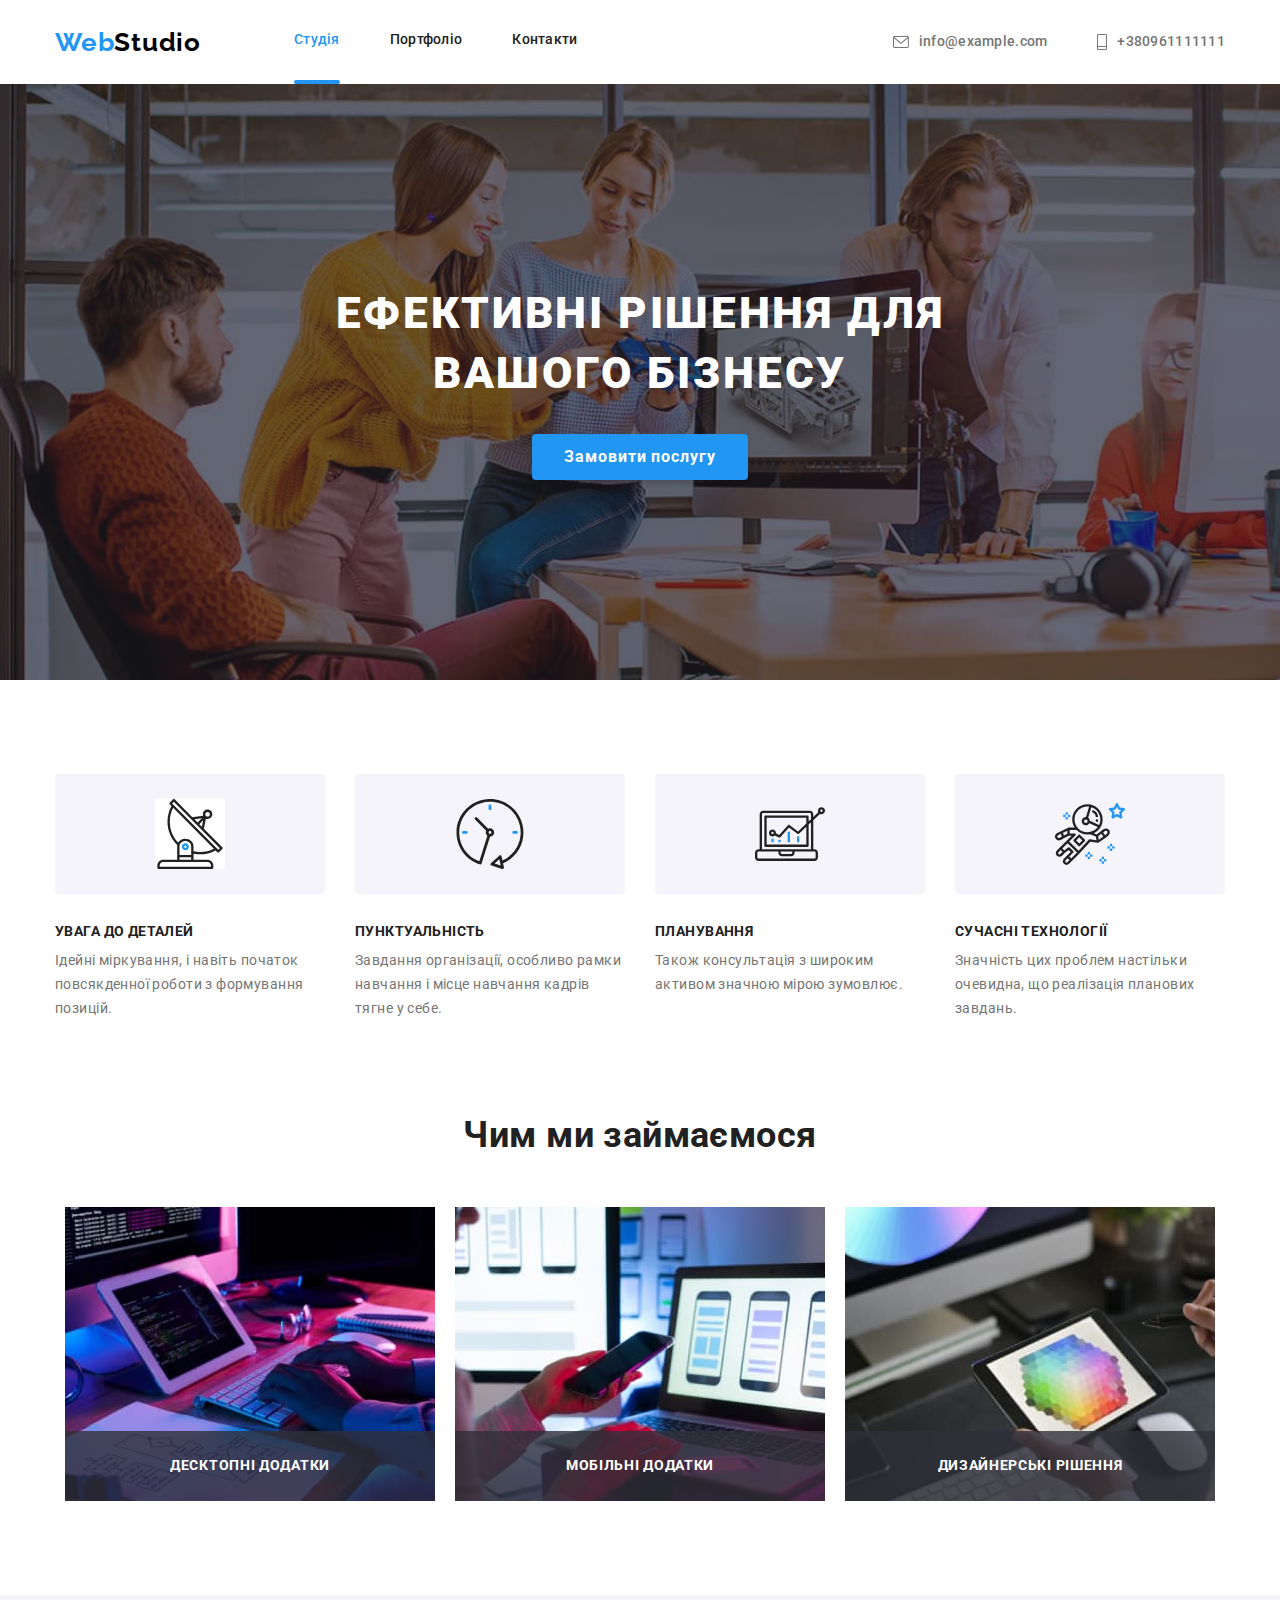
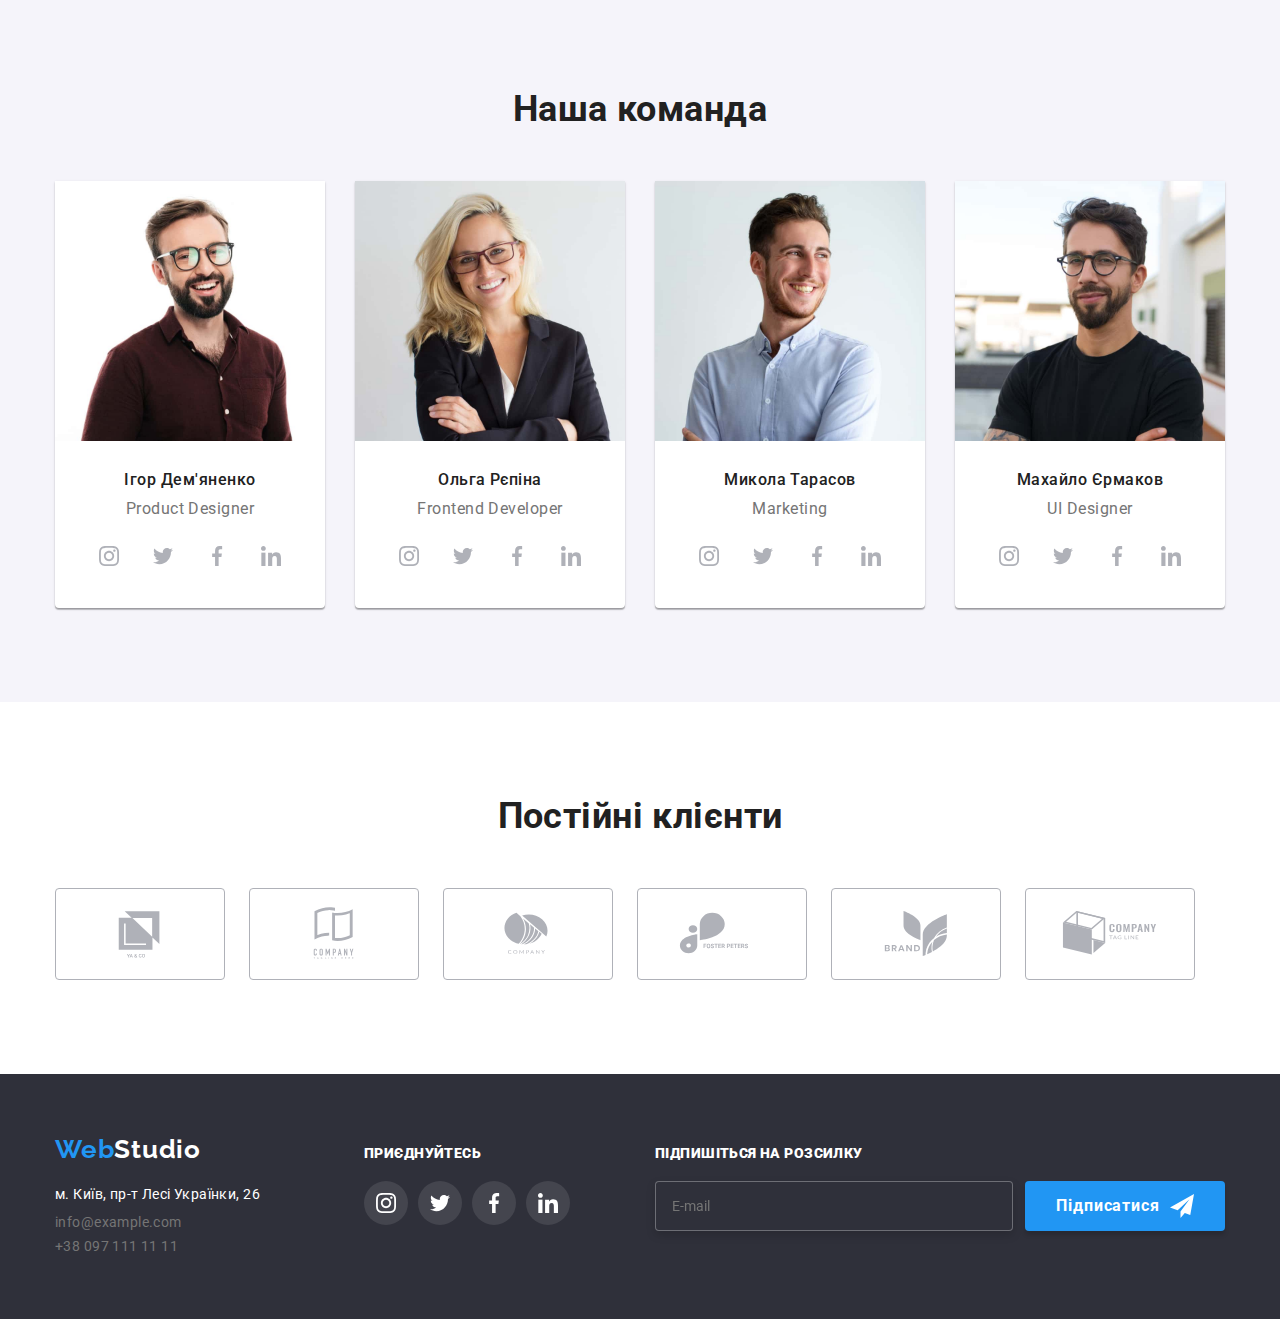
==== commit 7a7787fc: "HW06_26092022" ====
--- a/index.html
+++ b/index.html
@@ -489,7 +489,7 @@
                             class="contact-form-message" placeholder="Введіть текст"></textarea>
                         </span>
                     </label>
-                
+           
                     <span class="contact-form-checkbox-wrapper">
                         <input name="checkbox-policy" 
                         type="checkbox" 
--- a/css/styles.css
+++ b/css/styles.css
@@ -193,8 +193,8 @@
 
 .solution {
     background-image: linear-gradient( 
-    rgba(0, 0, 0, 0.4),
-    rgba(0, 0, 0, 0.4)), url(../images/Imgpic-hero.jpg);
+    rgba(47, 48, 58, 0.4),
+    rgba(47, 48, 58, 0.4)), url(../images/Imgpic-hero.jpg);
     background-color: var(--solutionbackground-color);
     max-width: 1600px;
     padding-top: 200px;
@@ -362,7 +362,7 @@
     letter-spacing: 0.03em;
     margin-bottom: 16px;
 }
-/* Секция - Постоянные клиенты */
+
 .social-list {
     display: flex;
     width: 206px;
@@ -562,7 +562,7 @@
     }
 
     .section-subscription {
-        margin-left: 93px;
+        margin-left: auto;
     }
 
 .subscription-form {
@@ -584,7 +584,7 @@
     padding-top: 15px;
     padding-bottom: 15px;
     font-weight: 400;
-    font-size: 16px;
+    font-size: 14px;
     line-height: 1.25;
 }
 
@@ -792,7 +792,9 @@
     border-radius: 4px;
     margin-top: 30px;
     margin-left: 124px;
-}
+
+}
+
 
 .contact-form-submit-btn-text {
     font-weight: 700;
@@ -842,26 +844,29 @@
 
 .contact-form-checkbox:checked + .contact-form-checkbox-label::before {
     background-image: url(../images/icon_tik.svg);
+    background-color: #2196F3;
+    outline: none;
     background-repeat: no-repeat;
     background-size: 11px 8px;
-    background-position: 3px 4px;
-  
+    background-position: 3px 4px;  
 }
 
 .contact-form-checkbox:focus + .contact-form-checkbox-label::before {
-    outline: 1px solid var(--weblogo-color);
-    }
+    background-color: #2196F3;
+    outline: none;
+}
+
 .contact-form-checkbox-label {
     display: flex;
     align-items: center;
-}
+  }
 
 .contact-form-checkbox-label::before {
     display: inline-block;
     content: '';
     width: 16px;
     height: 15px;
-    background: rgba(33, 150, 243, 1);
+    outline: 1px solid rgba(33, 33, 33, 1);
     border-radius: 2px;
     cursor: pointer;
     margin-left: 15px;
